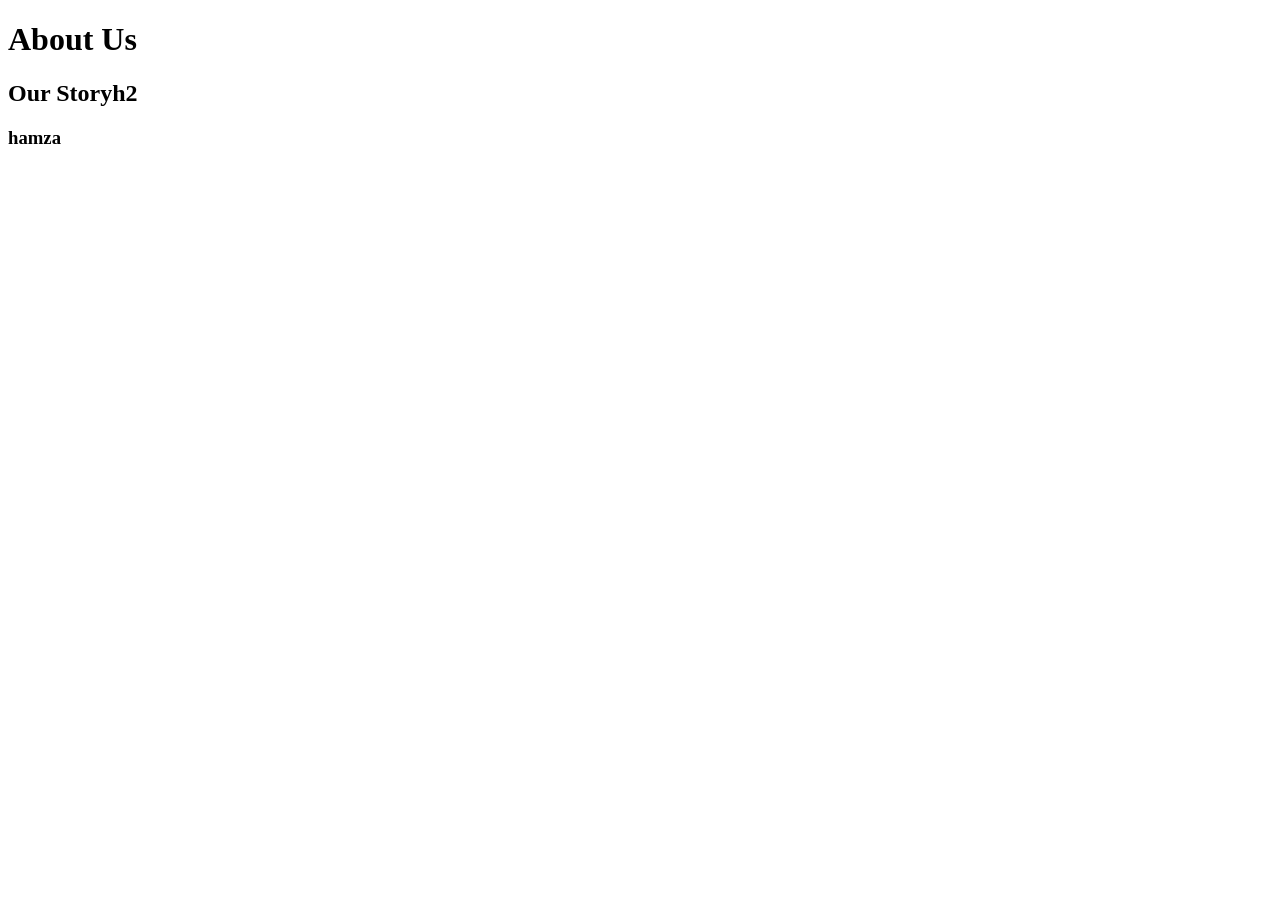
==== about.html @ 40c32a85 "h3" ====
<!doctype html>
<html lang="en">
  <head>
    <meta charset="UTF-8" />
    <meta name="viewport" content="width=device-width, initial-scale=1.0" />
    <title>Document</title>
  </head>
  <body>
    <h1>About Us</h1>
    <h2>Our Storyh2</h2>
    <h3>hamza</h3>
  </body>
</html>
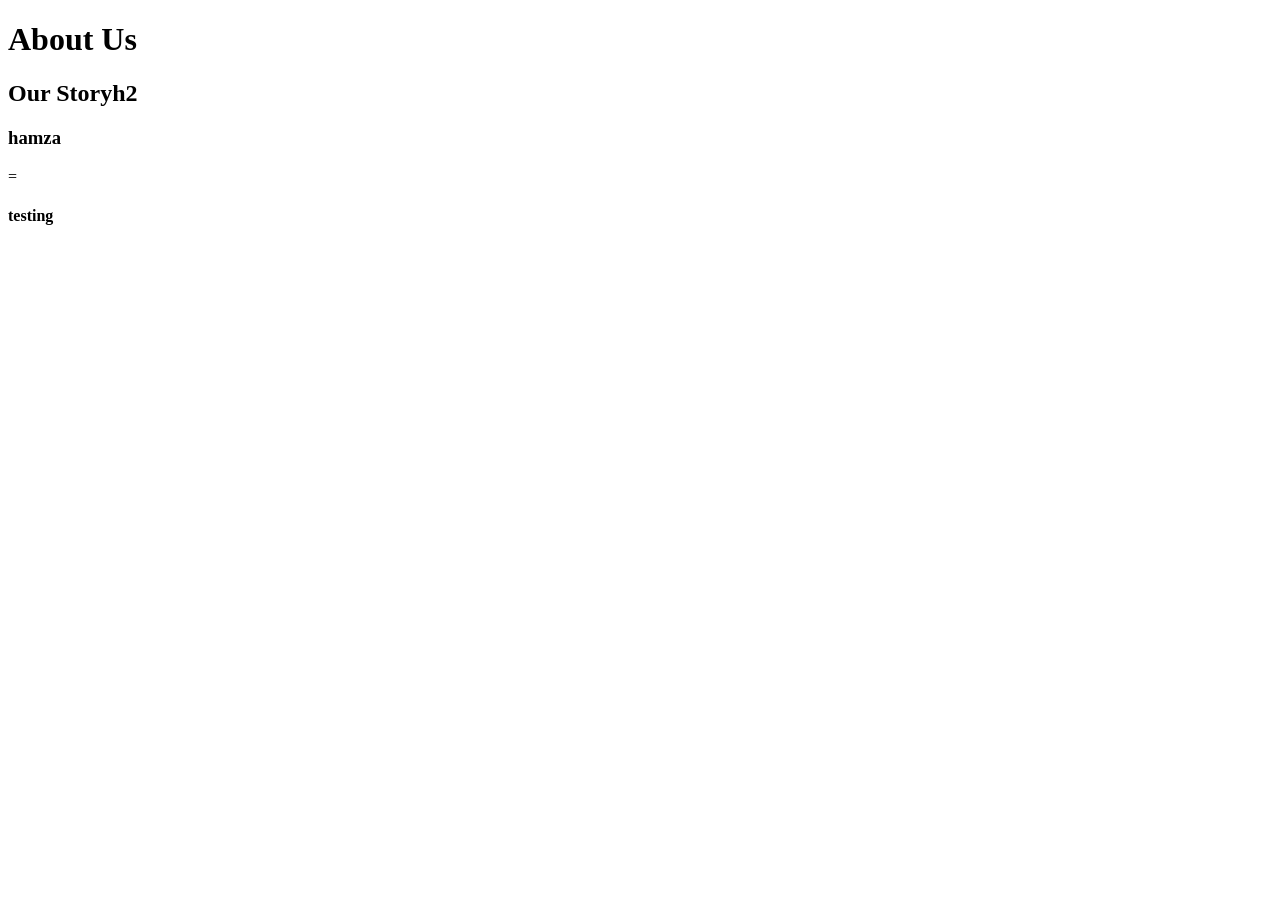
==== commit 11bd6081: "Add testing header to About Us section" ====
--- a/about.html
+++ b/about.html
@@ -9,5 +9,7 @@
     <h1>About Us</h1>
     <h2>Our Storyh2</h2>
     <h3>hamza</h3>
+    =
+    <h4>testing</h4>
   </body>
 </html>
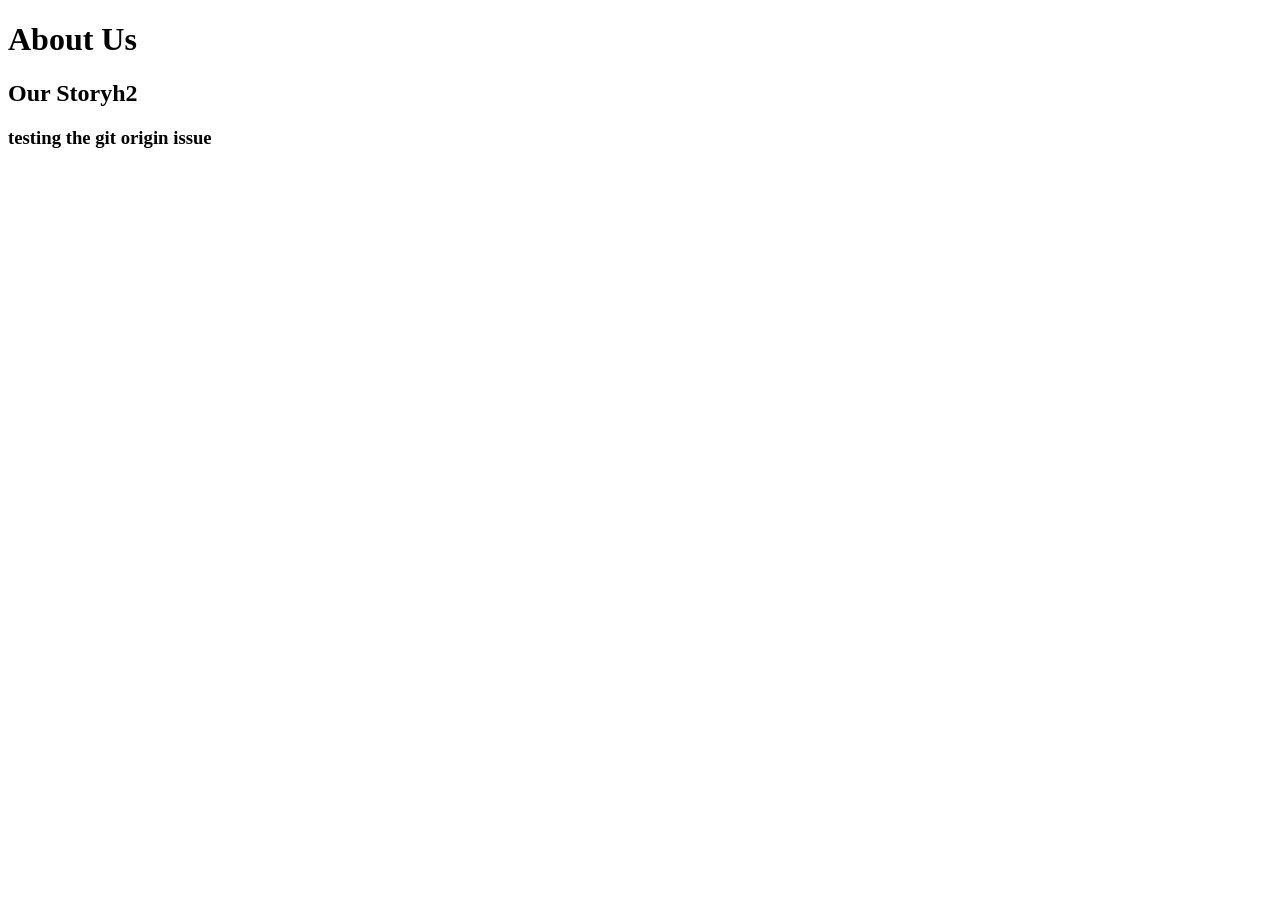
==== commit 3dd9582c: "Add testing header to About Us section" ====
--- a/about.html
+++ b/about.html
@@ -8,8 +8,6 @@
   <body>
     <h1>About Us</h1>
     <h2>Our Storyh2</h2>
-    <h3>hamza</h3>
-    =
-    <h4>testing</h4>
+    <h3>testing the git origin issue</h3>
   </body>
 </html>
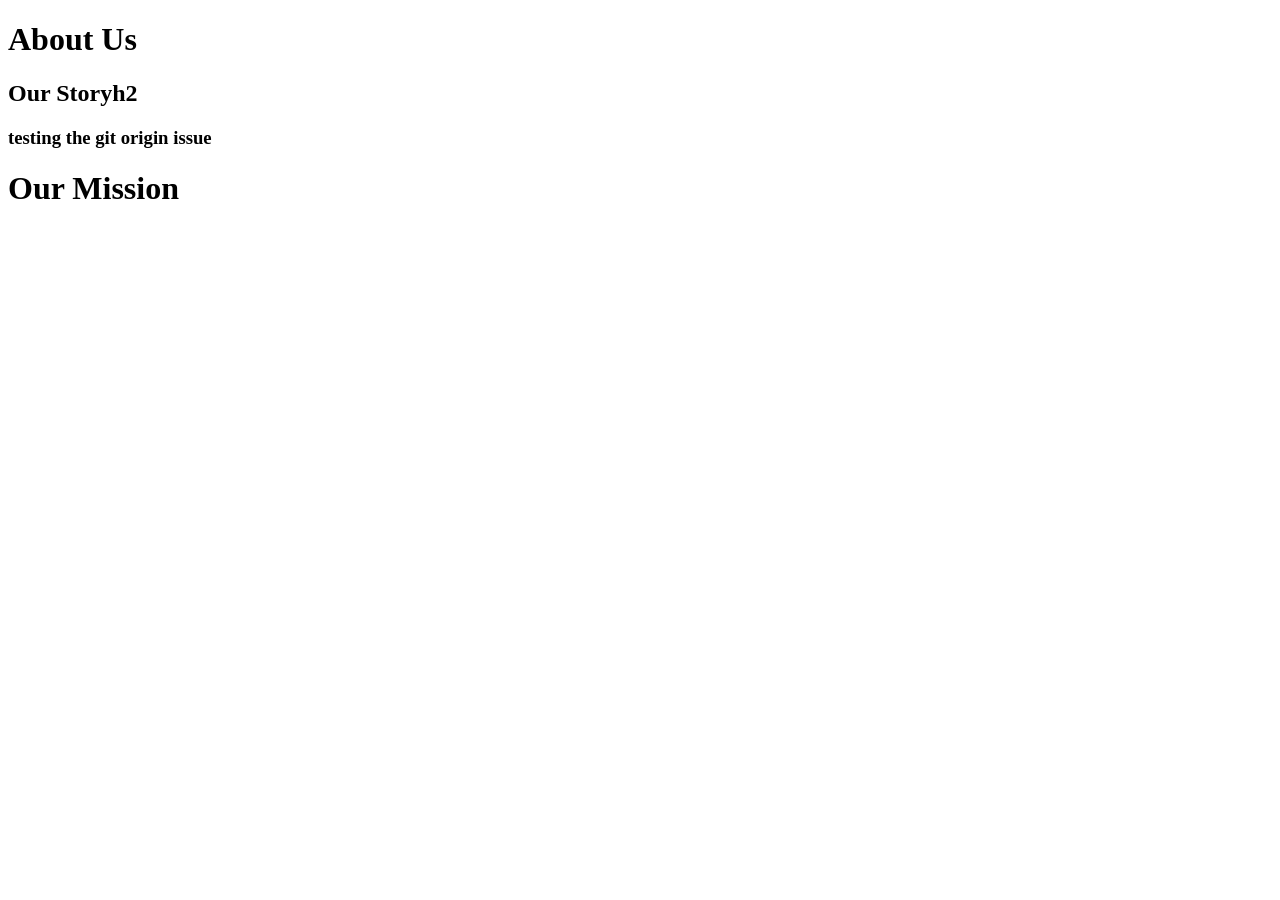
==== commit 583cfacb: "h1" ====
--- a/about.html
+++ b/about.html
@@ -9,5 +9,6 @@
     <h1>About Us</h1>
     <h2>Our Storyh2</h2>
     <h3>testing the git origin issue</h3>
+    <h1>Our Mission</h1>
   </body>
 </html>
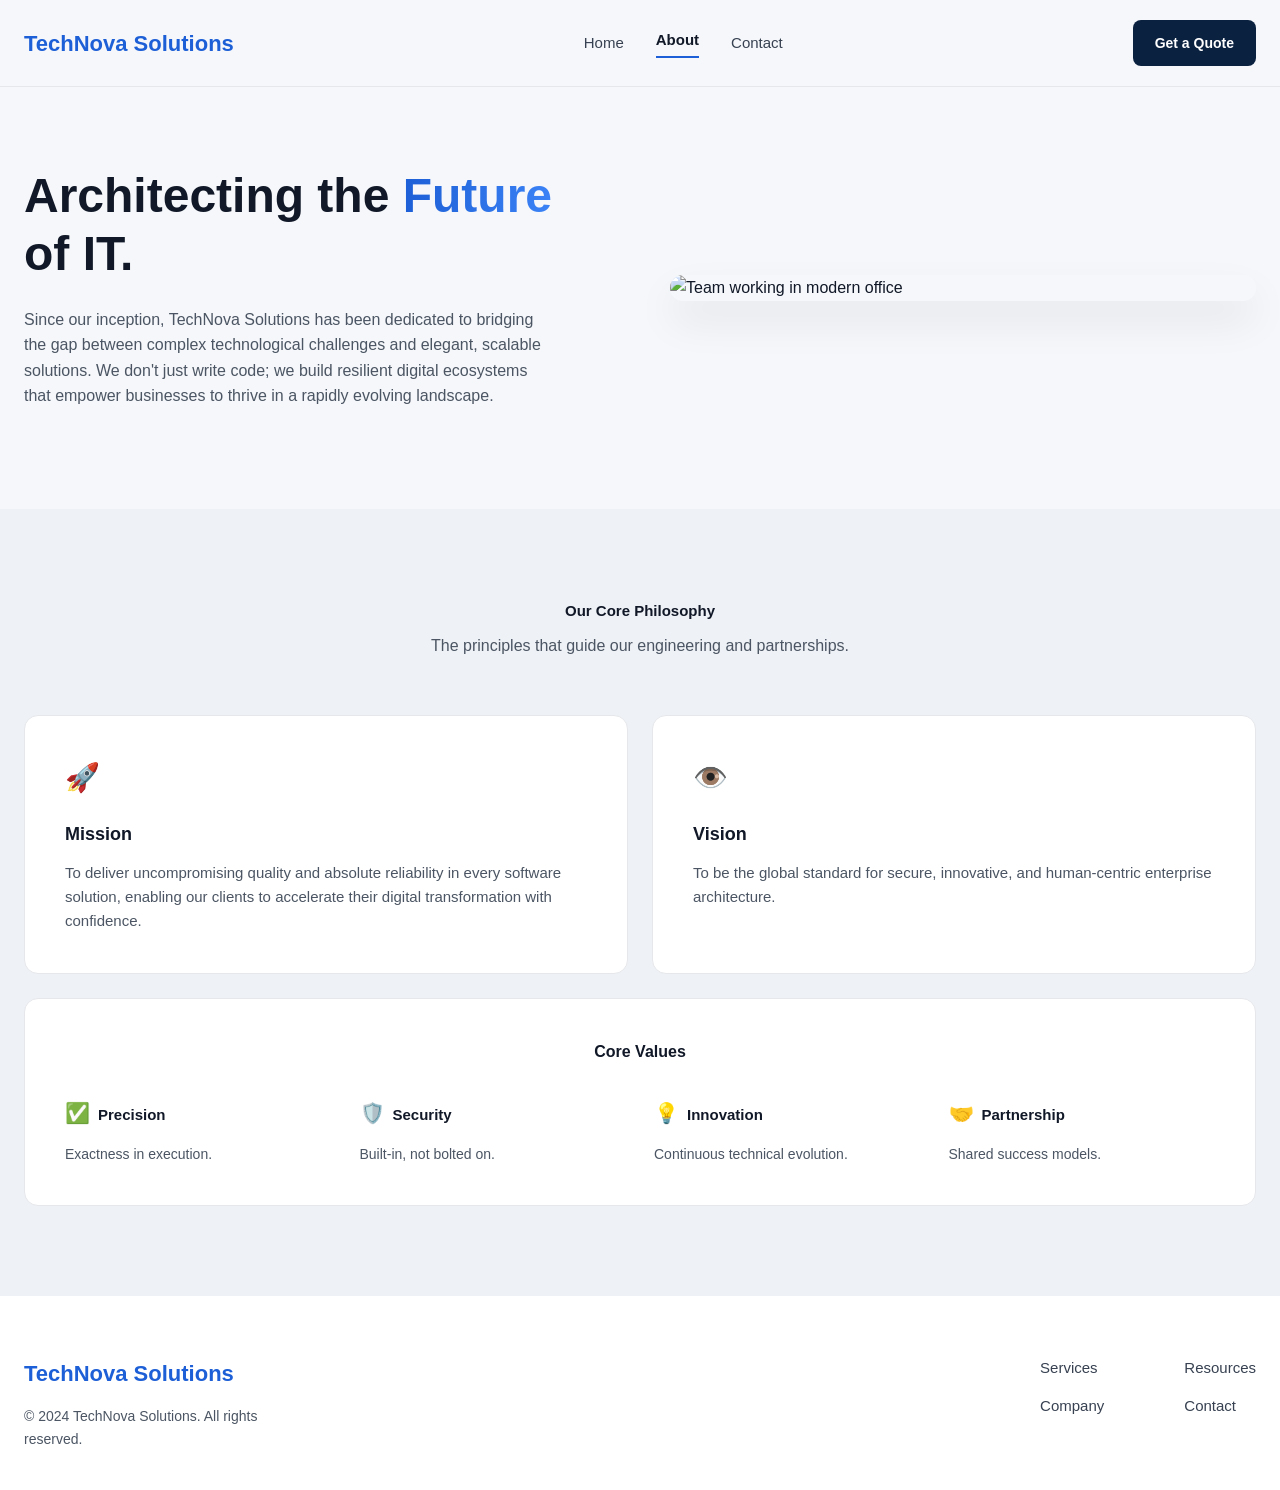
==== commit 111ec5f5: "about create" ====
--- a/about.html
+++ b/about.html
@@ -1,14 +1,409 @@
 <!doctype html>
-<html lang="en">
+<html lang="ur">
   <head>
     <meta charset="UTF-8" />
     <meta name="viewport" content="width=device-width, initial-scale=1.0" />
-    <title>Document</title>
+    <title>About Us - TechNova Solutions</title>
+    <style>
+      :root {
+        --navy: #0b2140;
+        --blue: #1d5fd6;
+        --blue-light: #3b82f6;
+        --bg-light: #f5f7fa;
+        --bg-section: #eef1f5;
+        --text-dark: #111827;
+        --text-body: #4b5563;
+        --border: #e5e7eb;
+      }
+      * {
+        box-sizing: border-box;
+        margin: 0;
+        padding: 0;
+      }
+      body {
+        font-family:
+          "Segoe UI",
+          -apple-system,
+          BlinkMacSystemFont,
+          sans-serif;
+        color: var(--text-dark);
+        background: #fff;
+        line-height: 1.6;
+      }
+      a {
+        text-decoration: none;
+        color: inherit;
+      }
+      img {
+        max-width: 100%;
+        display: block;
+      }
+      .container {
+        max-width: 1280px;
+        margin: 0 auto;
+        padding: 0 24px;
+      }
+
+      /* Header */
+      header {
+        background: var(--bg-light);
+        border-bottom: 1px solid var(--border);
+      }
+      .navbar {
+        display: flex;
+        align-items: center;
+        justify-content: space-between;
+        padding: 20px 24px;
+        max-width: 1280px;
+        margin: 0 auto;
+        flex-wrap: wrap;
+        gap: 12px;
+      }
+      .logo {
+        font-size: 22px;
+        font-weight: 800;
+        color: var(--blue);
+      }
+      .nav-links {
+        display: flex;
+        gap: 32px;
+        align-items: center;
+      }
+      .nav-links a {
+        color: #374151;
+        font-size: 15px;
+      }
+      .nav-links a.active {
+        color: var(--text-dark);
+        font-weight: 600;
+        border-bottom: 2px solid var(--blue);
+        padding-bottom: 4px;
+      }
+      .btn-quote {
+        background: var(--navy);
+        color: #fff;
+        padding: 12px 22px;
+        border-radius: 8px;
+        font-weight: 600;
+        font-size: 14px;
+        white-space: nowrap;
+      }
+
+      /* Hero */
+      .hero {
+        background: var(--bg-light);
+        padding: 80px 0 100px;
+      }
+      .hero-grid {
+        display: grid;
+        grid-template-columns: 1fr 1fr;
+        gap: 60px;
+        align-items: center;
+      }
+      .hero h1 {
+        font-size: 48px;
+        font-weight: 800;
+        line-height: 1.2;
+        margin-bottom: 24px;
+      }
+      .hero h1 .accent {
+        background: linear-gradient(90deg, #1d5fd6, #3b82f6);
+        -webkit-background-clip: text;
+        background-clip: text;
+        color: transparent;
+      }
+      .hero p {
+        color: var(--text-body);
+        font-size: 16px;
+        max-width: 520px;
+      }
+      .hero-image {
+        border-radius: 14px;
+        overflow: hidden;
+        box-shadow: 0 20px 40px rgba(0, 0, 0, 0.08);
+      }
+
+      /* Philosophy Section */
+      .philosophy {
+        background: var(--bg-section);
+        padding: 90px 0;
+      }
+      .section-heading {
+        text-align: center;
+        margin-bottom: 56px;
+      }
+      .section-heading .eyebrow {
+        font-size: 15px;
+        color: var(--text-dark);
+        font-weight: 600;
+        margin-bottom: 10px;
+      }
+      .section-heading p {
+        color: var(--text-body);
+        font-size: 16px;
+      }
+
+      .cards-grid {
+        display: grid;
+        grid-template-columns: 1fr 1fr;
+        gap: 24px;
+        margin-bottom: 24px;
+      }
+      .card {
+        background: #fff;
+        border-radius: 14px;
+        padding: 40px;
+        border: 1px solid var(--border);
+      }
+      .card .icon {
+        font-size: 28px;
+        margin-bottom: 20px;
+        display: inline-block;
+      }
+      .card h3 {
+        font-size: 18px;
+        margin-bottom: 12px;
+        font-weight: 700;
+      }
+      .card p {
+        color: var(--text-body);
+        font-size: 15px;
+      }
+
+      .values-card {
+        background: #fff;
+        border-radius: 14px;
+        padding: 40px;
+        border: 1px solid var(--border);
+      }
+      .values-card h3 {
+        text-align: center;
+        font-size: 16px;
+        margin-bottom: 32px;
+        font-weight: 600;
+      }
+      .values-grid {
+        display: grid;
+        grid-template-columns: repeat(4, 1fr);
+        gap: 28px;
+      }
+      .value-item .icon {
+        font-size: 20px;
+        margin-bottom: 8px;
+        display: inline-block;
+      }
+      .value-item h4 {
+        font-size: 15px;
+        font-weight: 700;
+        margin-bottom: 4px;
+        display: inline;
+      }
+      .value-item .title-row {
+        display: flex;
+        align-items: center;
+        gap: 8px;
+        margin-bottom: 6px;
+      }
+      .value-item p {
+        font-size: 14px;
+        color: var(--text-body);
+      }
+
+      /* Footer */
+      footer {
+        padding: 60px 0 40px;
+        background: #fff;
+      }
+      .footer-grid {
+        display: flex;
+        flex-wrap: wrap;
+        justify-content: space-between;
+        gap: 40px;
+      }
+      .footer-brand .logo {
+        margin-bottom: 14px;
+      }
+      .footer-brand p {
+        color: var(--text-body);
+        font-size: 14px;
+        max-width: 280px;
+      }
+      .footer-links {
+        display: flex;
+        gap: 80px;
+        flex-wrap: wrap;
+      }
+      .footer-col a {
+        display: block;
+        color: #374151;
+        font-size: 15px;
+        margin-bottom: 14px;
+      }
+
+      /* Responsive */
+      @media (max-width: 900px) {
+        .hero-grid {
+          grid-template-columns: 1fr;
+        }
+        .hero-image {
+          order: -1;
+        }
+        .cards-grid {
+          grid-template-columns: 1fr;
+        }
+        .values-grid {
+          grid-template-columns: repeat(2, 1fr);
+        }
+        .hero h1 {
+          font-size: 36px;
+        }
+      }
+
+      @media (max-width: 640px) {
+        .navbar {
+          flex-direction: column;
+          align-items: flex-start;
+        }
+        .nav-links {
+          gap: 18px;
+          flex-wrap: wrap;
+        }
+        .hero {
+          padding: 50px 0 60px;
+        }
+        .hero h1 {
+          font-size: 30px;
+        }
+        .philosophy {
+          padding: 60px 0;
+        }
+        .values-grid {
+          grid-template-columns: 1fr;
+        }
+        .footer-links {
+          gap: 40px;
+        }
+        .card,
+        .values-card {
+          padding: 28px;
+        }
+      }
+    </style>
   </head>
   <body>
-    <h1>About Us</h1>
-    <h2>Our Storyh2</h2>
-    <h3>testing the git origin issue</h3>
-    <h1>Our Mission</h1>
+    <header>
+      <div class="navbar">
+        <div class="logo">TechNova Solutions</div>
+        <nav class="nav-links">
+          <a href="#">Home</a>
+          <a href="#" class="active">About</a>
+          <a href="#">Contact</a>
+        </nav>
+        <a href="#" class="btn-quote">Get a Quote</a>
+      </div>
+    </header>
+
+    <section class="hero">
+      <div class="container hero-grid">
+        <div class="hero-text">
+          <h1>Architecting the <span class="accent">Future</span> of IT.</h1>
+          <p>
+            Since our inception, TechNova Solutions has been dedicated to
+            bridging the gap between complex technological challenges and
+            elegant, scalable solutions. We don't just write code; we build
+            resilient digital ecosystems that empower businesses to thrive in a
+            rapidly evolving landscape.
+          </p>
+        </div>
+        <div class="hero-image">
+          <img
+            src="https://images.unsplash.com/photo-1522071820081-009f0129c71c?w=900&q=80&auto=format&fit=crop"
+            alt="Team working in modern office"
+          />
+        </div>
+      </div>
+    </section>
+
+    <section class="philosophy">
+      <div class="container">
+        <div class="section-heading">
+          <div class="eyebrow">Our Core Philosophy</div>
+          <p>The principles that guide our engineering and partnerships.</p>
+        </div>
+
+        <div class="cards-grid">
+          <div class="card">
+            <span class="icon">🚀</span>
+            <h3>Mission</h3>
+            <p>
+              To deliver uncompromising quality and absolute reliability in
+              every software solution, enabling our clients to accelerate their
+              digital transformation with confidence.
+            </p>
+          </div>
+          <div class="card">
+            <span class="icon">👁️</span>
+            <h3>Vision</h3>
+            <p>
+              To be the global standard for secure, innovative, and
+              human-centric enterprise architecture.
+            </p>
+          </div>
+        </div>
+
+        <div class="values-card">
+          <h3>Core Values</h3>
+          <div class="values-grid">
+            <div class="value-item">
+              <div class="title-row">
+                <span class="icon">✅</span>
+                <h4>Precision</h4>
+              </div>
+              <p>Exactness in execution.</p>
+            </div>
+            <div class="value-item">
+              <div class="title-row">
+                <span class="icon">🛡️</span>
+                <h4>Security</h4>
+              </div>
+              <p>Built-in, not bolted on.</p>
+            </div>
+            <div class="value-item">
+              <div class="title-row">
+                <span class="icon">💡</span>
+                <h4>Innovation</h4>
+              </div>
+              <p>Continuous technical evolution.</p>
+            </div>
+            <div class="value-item">
+              <div class="title-row">
+                <span class="icon">🤝</span>
+                <h4>Partnership</h4>
+              </div>
+              <p>Shared success models.</p>
+            </div>
+          </div>
+        </div>
+      </div>
+    </section>
+
+    <footer>
+      <div class="container footer-grid">
+        <div class="footer-brand">
+          <div class="logo">TechNova Solutions</div>
+          <p>© 2024 TechNova Solutions. All rights reserved.</p>
+        </div>
+        <div class="footer-links">
+          <div class="footer-col">
+            <a href="#">Services</a>
+            <a href="#">Company</a>
+          </div>
+          <div class="footer-col">
+            <a href="#">Resources</a>
+            <a href="#">Contact</a>
+          </div>
+        </div>
+      </div>
+    </footer>
   </body>
 </html>
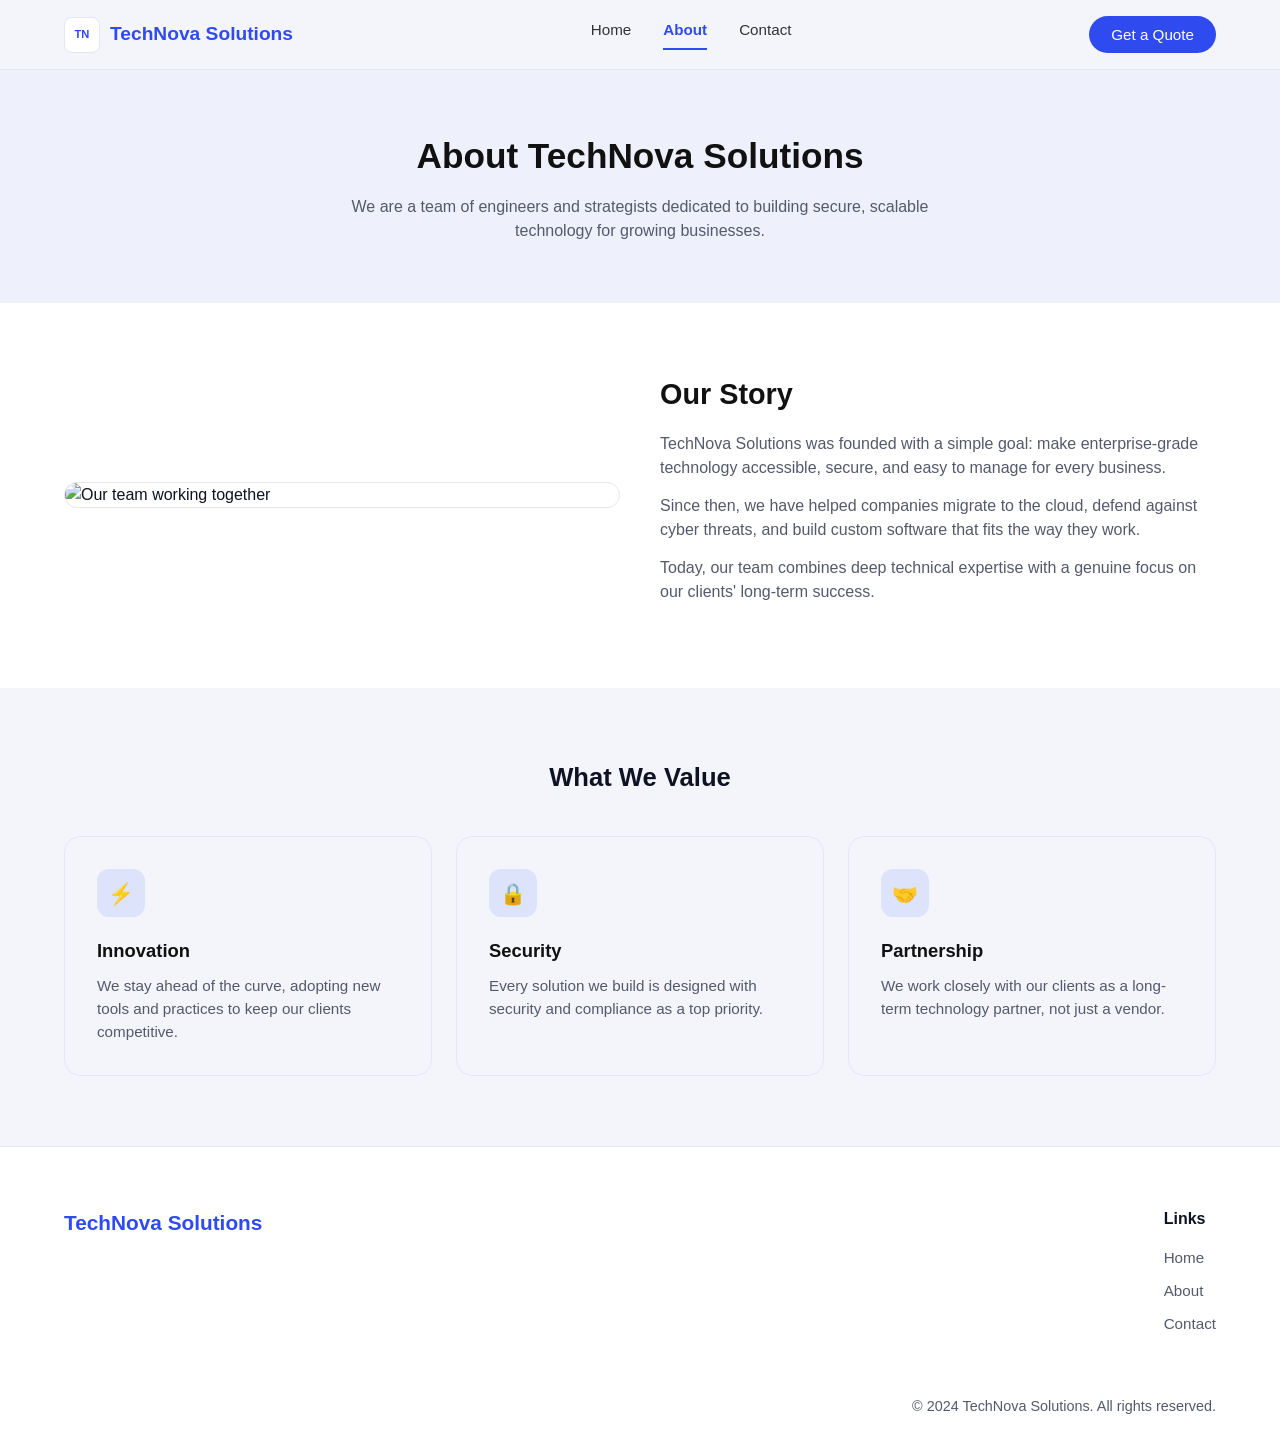
==== commit ccd14116: "update" ====
--- a/about.html
+++ b/about.html
@@ -1,409 +1,88 @@
-<!doctype html>
-<html lang="ur">
-  <head>
-    <meta charset="UTF-8" />
-    <meta name="viewport" content="width=device-width, initial-scale=1.0" />
-    <title>About Us - TechNova Solutions</title>
-    <style>
-      :root {
-        --navy: #0b2140;
-        --blue: #1d5fd6;
-        --blue-light: #3b82f6;
-        --bg-light: #f5f7fa;
-        --bg-section: #eef1f5;
-        --text-dark: #111827;
-        --text-body: #4b5563;
-        --border: #e5e7eb;
-      }
-      * {
-        box-sizing: border-box;
-        margin: 0;
-        padding: 0;
-      }
-      body {
-        font-family:
-          "Segoe UI",
-          -apple-system,
-          BlinkMacSystemFont,
-          sans-serif;
-        color: var(--text-dark);
-        background: #fff;
-        line-height: 1.6;
-      }
-      a {
-        text-decoration: none;
-        color: inherit;
-      }
-      img {
-        max-width: 100%;
-        display: block;
-      }
-      .container {
-        max-width: 1280px;
-        margin: 0 auto;
-        padding: 0 24px;
-      }
+<!DOCTYPE html>
+<html lang="en">
+<head>
+<meta charset="UTF-8">
+<meta name="viewport" content="width=device-width, initial-scale=1.0">
+<title>TechNova Solutions - About</title>
+<link rel="stylesheet" href="style.css">
+</head>
+<body>
 
-      /* Header */
-      header {
-        background: var(--bg-light);
-        border-bottom: 1px solid var(--border);
-      }
-      .navbar {
-        display: flex;
-        align-items: center;
-        justify-content: space-between;
-        padding: 20px 24px;
-        max-width: 1280px;
-        margin: 0 auto;
-        flex-wrap: wrap;
-        gap: 12px;
-      }
-      .logo {
-        font-size: 22px;
-        font-weight: 800;
-        color: var(--blue);
-      }
-      .nav-links {
-        display: flex;
-        gap: 32px;
-        align-items: center;
-      }
-      .nav-links a {
-        color: #374151;
-        font-size: 15px;
-      }
-      .nav-links a.active {
-        color: var(--text-dark);
-        font-weight: 600;
-        border-bottom: 2px solid var(--blue);
-        padding-bottom: 4px;
-      }
-      .btn-quote {
-        background: var(--navy);
-        color: #fff;
-        padding: 12px 22px;
-        border-radius: 8px;
-        font-weight: 600;
-        font-size: 14px;
-        white-space: nowrap;
-      }
+<header>
+  <div class="nav-wrap">
+    <div class="brand">
+      <div class="brand-logo">TN</div>
+      TechNova Solutions
+    </div>
+    <nav class="links" id="navLinks">
+      <a href="index.html">Home</a>
+      <a href="about.html" class="active">About</a>
+      <a href="contact.html">Contact</a>
+    </nav>
+    <div style="display:flex; align-items:center; gap:12px;">
+      <button class="cta-btn">Get a Quote</button>
+      <button class="menu-toggle" id="menuToggle">&#9776;</button>
+    </div>
+  </div>
+</header>
 
-      /* Hero */
-      .hero {
-        background: var(--bg-light);
-        padding: 80px 0 100px;
-      }
-      .hero-grid {
-        display: grid;
-        grid-template-columns: 1fr 1fr;
-        gap: 60px;
-        align-items: center;
-      }
-      .hero h1 {
-        font-size: 48px;
-        font-weight: 800;
-        line-height: 1.2;
-        margin-bottom: 24px;
-      }
-      .hero h1 .accent {
-        background: linear-gradient(90deg, #1d5fd6, #3b82f6);
-        -webkit-background-clip: text;
-        background-clip: text;
-        color: transparent;
-      }
-      .hero p {
-        color: var(--text-body);
-        font-size: 16px;
-        max-width: 520px;
-      }
-      .hero-image {
-        border-radius: 14px;
-        overflow: hidden;
-        box-shadow: 0 20px 40px rgba(0, 0, 0, 0.08);
-      }
+<section class="page-header">
+  <div class="container">
+    <h1>About TechNova Solutions</h1>
+    <p>We are a team of engineers and strategists dedicated to building secure, scalable technology for growing businesses.</p>
+  </div>
+</section>
 
-      /* Philosophy Section */
-      .philosophy {
-        background: var(--bg-section);
-        padding: 90px 0;
-      }
-      .section-heading {
-        text-align: center;
-        margin-bottom: 56px;
-      }
-      .section-heading .eyebrow {
-        font-size: 15px;
-        color: var(--text-dark);
-        font-weight: 600;
-        margin-bottom: 10px;
-      }
-      .section-heading p {
-        color: var(--text-body);
-        font-size: 16px;
-      }
+<section class="about-section">
+  <div class="container about-grid">
+    <img src="https://images.unsplash.com/photo-1522071820081-009f0129c71c?w=800&q=80" alt="Our team working together">
+    <div>
+      <h2>Our Story</h2>
+      <p>TechNova Solutions was founded with a simple goal: make enterprise-grade technology accessible, secure, and easy to manage for every business.</p>
+      <p>Since then, we have helped companies migrate to the cloud, defend against cyber threats, and build custom software that fits the way they work.</p>
+      <p>Today, our team combines deep technical expertise with a genuine focus on our clients' long-term success.</p>
+    </div>
+  </div>
+</section>
 
-      .cards-grid {
-        display: grid;
-        grid-template-columns: 1fr 1fr;
-        gap: 24px;
-        margin-bottom: 24px;
-      }
-      .card {
-        background: #fff;
-        border-radius: 14px;
-        padding: 40px;
-        border: 1px solid var(--border);
-      }
-      .card .icon {
-        font-size: 28px;
-        margin-bottom: 20px;
-        display: inline-block;
-      }
-      .card h3 {
-        font-size: 18px;
-        margin-bottom: 12px;
-        font-weight: 700;
-      }
-      .card p {
-        color: var(--text-body);
-        font-size: 15px;
-      }
+<section class="values">
+  <div class="container">
+    <h2>What We Value</h2>
+    <div class="cards">
+      <div class="card">
+        <div class="icon-box">&#9889;</div>
+        <h3>Innovation</h3>
+        <p>We stay ahead of the curve, adopting new tools and practices to keep our clients competitive.</p>
+      </div>
+      <div class="card">
+        <div class="icon-box">&#128274;</div>
+        <h3>Security</h3>
+        <p>Every solution we build is designed with security and compliance as a top priority.</p>
+      </div>
+      <div class="card">
+        <div class="icon-box">&#129309;</div>
+        <h3>Partnership</h3>
+        <p>We work closely with our clients as a long-term technology partner, not just a vendor.</p>
+      </div>
+    </div>
+  </div>
+</section>
 
-      .values-card {
-        background: #fff;
-        border-radius: 14px;
-        padding: 40px;
-        border: 1px solid var(--border);
-      }
-      .values-card h3 {
-        text-align: center;
-        font-size: 16px;
-        margin-bottom: 32px;
-        font-weight: 600;
-      }
-      .values-grid {
-        display: grid;
-        grid-template-columns: repeat(4, 1fr);
-        gap: 28px;
-      }
-      .value-item .icon {
-        font-size: 20px;
-        margin-bottom: 8px;
-        display: inline-block;
-      }
-      .value-item h4 {
-        font-size: 15px;
-        font-weight: 700;
-        margin-bottom: 4px;
-        display: inline;
-      }
-      .value-item .title-row {
-        display: flex;
-        align-items: center;
-        gap: 8px;
-        margin-bottom: 6px;
-      }
-      .value-item p {
-        font-size: 14px;
-        color: var(--text-body);
-      }
+<footer>
+  <div class="container">
+    <div class="footer-grid">
+      <div class="footer-brand">TechNova Solutions</div>
+      <div class="footer-links">
+        <h4>Links</h4>
+        <a href="index.html">Home</a>
+        <a href="about.html">About</a>
+        <a href="contact.html">Contact</a>
+      </div>
+    </div>
+    <div class="footer-bottom">&copy; 2024 TechNova Solutions. All rights reserved.</div>
+  </div>
+</footer>
 
-      /* Footer */
-      footer {
-        padding: 60px 0 40px;
-        background: #fff;
-      }
-      .footer-grid {
-        display: flex;
-        flex-wrap: wrap;
-        justify-content: space-between;
-        gap: 40px;
-      }
-      .footer-brand .logo {
-        margin-bottom: 14px;
-      }
-      .footer-brand p {
-        color: var(--text-body);
-        font-size: 14px;
-        max-width: 280px;
-      }
-      .footer-links {
-        display: flex;
-        gap: 80px;
-        flex-wrap: wrap;
-      }
-      .footer-col a {
-        display: block;
-        color: #374151;
-        font-size: 15px;
-        margin-bottom: 14px;
-      }
-
-      /* Responsive */
-      @media (max-width: 900px) {
-        .hero-grid {
-          grid-template-columns: 1fr;
-        }
-        .hero-image {
-          order: -1;
-        }
-        .cards-grid {
-          grid-template-columns: 1fr;
-        }
-        .values-grid {
-          grid-template-columns: repeat(2, 1fr);
-        }
-        .hero h1 {
-          font-size: 36px;
-        }
-      }
-
-      @media (max-width: 640px) {
-        .navbar {
-          flex-direction: column;
-          align-items: flex-start;
-        }
-        .nav-links {
-          gap: 18px;
-          flex-wrap: wrap;
-        }
-        .hero {
-          padding: 50px 0 60px;
-        }
-        .hero h1 {
-          font-size: 30px;
-        }
-        .philosophy {
-          padding: 60px 0;
-        }
-        .values-grid {
-          grid-template-columns: 1fr;
-        }
-        .footer-links {
-          gap: 40px;
-        }
-        .card,
-        .values-card {
-          padding: 28px;
-        }
-      }
-    </style>
-  </head>
-  <body>
-    <header>
-      <div class="navbar">
-        <div class="logo">TechNova Solutions</div>
-        <nav class="nav-links">
-          <a href="#">Home</a>
-          <a href="#" class="active">About</a>
-          <a href="#">Contact</a>
-        </nav>
-        <a href="#" class="btn-quote">Get a Quote</a>
-      </div>
-    </header>
-
-    <section class="hero">
-      <div class="container hero-grid">
-        <div class="hero-text">
-          <h1>Architecting the <span class="accent">Future</span> of IT.</h1>
-          <p>
-            Since our inception, TechNova Solutions has been dedicated to
-            bridging the gap between complex technological challenges and
-            elegant, scalable solutions. We don't just write code; we build
-            resilient digital ecosystems that empower businesses to thrive in a
-            rapidly evolving landscape.
-          </p>
-        </div>
-        <div class="hero-image">
-          <img
-            src="https://images.unsplash.com/photo-1522071820081-009f0129c71c?w=900&q=80&auto=format&fit=crop"
-            alt="Team working in modern office"
-          />
-        </div>
-      </div>
-    </section>
-
-    <section class="philosophy">
-      <div class="container">
-        <div class="section-heading">
-          <div class="eyebrow">Our Core Philosophy</div>
-          <p>The principles that guide our engineering and partnerships.</p>
-        </div>
-
-        <div class="cards-grid">
-          <div class="card">
-            <span class="icon">🚀</span>
-            <h3>Mission</h3>
-            <p>
-              To deliver uncompromising quality and absolute reliability in
-              every software solution, enabling our clients to accelerate their
-              digital transformation with confidence.
-            </p>
-          </div>
-          <div class="card">
-            <span class="icon">👁️</span>
-            <h3>Vision</h3>
-            <p>
-              To be the global standard for secure, innovative, and
-              human-centric enterprise architecture.
-            </p>
-          </div>
-        </div>
-
-        <div class="values-card">
-          <h3>Core Values</h3>
-          <div class="values-grid">
-            <div class="value-item">
-              <div class="title-row">
-                <span class="icon">✅</span>
-                <h4>Precision</h4>
-              </div>
-              <p>Exactness in execution.</p>
-            </div>
-            <div class="value-item">
-              <div class="title-row">
-                <span class="icon">🛡️</span>
-                <h4>Security</h4>
-              </div>
-              <p>Built-in, not bolted on.</p>
-            </div>
-            <div class="value-item">
-              <div class="title-row">
-                <span class="icon">💡</span>
-                <h4>Innovation</h4>
-              </div>
-              <p>Continuous technical evolution.</p>
-            </div>
-            <div class="value-item">
-              <div class="title-row">
-                <span class="icon">🤝</span>
-                <h4>Partnership</h4>
-              </div>
-              <p>Shared success models.</p>
-            </div>
-          </div>
-        </div>
-      </div>
-    </section>
-
-    <footer>
-      <div class="container footer-grid">
-        <div class="footer-brand">
-          <div class="logo">TechNova Solutions</div>
-          <p>© 2024 TechNova Solutions. All rights reserved.</p>
-        </div>
-        <div class="footer-links">
-          <div class="footer-col">
-            <a href="#">Services</a>
-            <a href="#">Company</a>
-          </div>
-          <div class="footer-col">
-            <a href="#">Resources</a>
-            <a href="#">Contact</a>
-          </div>
-        </div>
-      </div>
-    </footer>
-  </body>
+<script src="script.js"></script>
+</body>
 </html>
--- a/style.css
+++ b/style.css
@@ -0,0 +1,507 @@
+/* TechNova Solutions - simple shared stylesheet */
+
+:root {
+  --blue: #2f4bf0;
+  --blue-dark: #1d2f9c;
+  --text-dark: #0f1222;
+  --text-muted: #55596b;
+  --bg-soft: #f3f5fb;
+  --border-soft: #e5e7f0;
+}
+
+* {
+  box-sizing: border-box;
+  margin: 0;
+  padding: 0;
+}
+
+body {
+  font-family: Arial, Helvetica, sans-serif;
+  color: var(--text-dark);
+  line-height: 1.5;
+}
+
+a {
+  text-decoration: none;
+  color: inherit;
+}
+
+img {
+  max-width: 100%;
+  display: block;
+}
+
+.container {
+  max-width: 1200px;
+  margin: 0 auto;
+  padding: 0 24px;
+}
+
+/* Header / Navbar */
+header {
+  background: #f3f5fb;
+  border-bottom: 1px solid var(--border-soft);
+}
+
+.nav-wrap {
+  display: flex;
+  align-items: center;
+  justify-content: space-between;
+  padding: 16px 24px;
+  max-width: 1200px;
+  margin: 0 auto;
+}
+
+.brand {
+  display: flex;
+  align-items: center;
+  gap: 10px;
+  font-weight: bold;
+  font-size: 1.2rem;
+  color: var(--blue);
+}
+
+.brand-logo {
+  width: 36px;
+  height: 36px;
+  border-radius: 8px;
+  background: #fff;
+  border: 1px solid var(--border-soft);
+  display: flex;
+  align-items: center;
+  justify-content: center;
+  font-size: 0.7rem;
+}
+
+nav.links {
+  display: flex;
+  gap: 32px;
+  font-size: 0.95rem;
+  color: #333;
+}
+
+nav.links a {
+  padding-bottom: 6px;
+}
+
+nav.links a.active {
+  color: var(--blue);
+  font-weight: bold;
+  border-bottom: 2px solid var(--blue);
+}
+
+.cta-btn {
+  background: var(--blue);
+  color: #fff;
+  padding: 10px 22px;
+  border-radius: 24px;
+  font-weight: 500;
+  font-size: 0.95rem;
+  white-space: nowrap;
+  border: none;
+  cursor: pointer;
+}
+
+.cta-btn:hover {
+  background: var(--blue-dark);
+}
+
+.menu-toggle {
+  display: none;
+  background: none;
+  border: none;
+  font-size: 1.6rem;
+  cursor: pointer;
+  color: var(--blue);
+}
+
+/* Hero (home page) */
+.hero {
+  background: #eef1fb;
+  padding: 80px 0 100px;
+}
+
+.hero-grid {
+  display: grid;
+  grid-template-columns: 1fr 1fr;
+  gap: 40px;
+  align-items: center;
+}
+
+.badge {
+  display: inline-flex;
+  align-items: center;
+  gap: 8px;
+  background: #e1e6fb;
+  color: var(--blue);
+  padding: 8px 16px;
+  border-radius: 20px;
+  font-size: 0.85rem;
+  font-weight: 500;
+  margin-bottom: 24px;
+}
+
+.badge .dot {
+  width: 6px;
+  height: 6px;
+  border-radius: 50%;
+  background: var(--blue);
+}
+
+.hero h1 {
+  font-size: 3rem;
+  font-weight: 800;
+  line-height: 1.15;
+  color: #111;
+}
+
+.hero h1 .accent {
+  color: var(--blue);
+  display: block;
+}
+
+.hero p {
+  margin-top: 24px;
+  font-size: 1.05rem;
+  color: var(--text-muted);
+  max-width: 480px;
+}
+
+.hero-buttons {
+  margin-top: 32px;
+  display: flex;
+  gap: 16px;
+  flex-wrap: wrap;
+}
+
+.btn-primary {
+  background: var(--blue);
+  color: #fff;
+  padding: 14px 28px;
+  border-radius: 28px;
+  font-weight: 600;
+  border: none;
+  cursor: pointer;
+  font-size: 1rem;
+}
+
+.btn-primary:hover {
+  background: var(--blue-dark);
+}
+
+.btn-secondary {
+  background: transparent;
+  color: #222;
+  padding: 14px 28px;
+  border-radius: 28px;
+  font-weight: 500;
+  border: 1px solid #c9cbdb;
+  cursor: pointer;
+  font-size: 1rem;
+}
+
+.hero-img-wrap {
+  border-radius: 16px;
+  overflow: hidden;
+  border: 1px solid var(--border-soft);
+}
+
+.hero-img-wrap img {
+  width: 100%;
+  height: 100%;
+  object-fit: cover;
+}
+
+/* Core Competencies (home page) */
+.competencies {
+  padding: 90px 0;
+  text-align: center;
+}
+
+.competencies .eyebrow {
+  font-size: 0.95rem;
+  color: var(--text-muted);
+  font-weight: 500;
+  margin-bottom: 12px;
+}
+
+.competencies h2 {
+  font-size: 1.4rem;
+  color: #222;
+  font-weight: 500;
+  max-width: 600px;
+  margin: 0 auto 50px;
+}
+
+.cards {
+  display: grid;
+  grid-template-columns: repeat(3, 1fr);
+  gap: 24px;
+}
+
+.card {
+  background: var(--bg-soft);
+  border: 1px solid var(--border-soft);
+  border-radius: 16px;
+  padding: 32px;
+  text-align: left;
+}
+
+.icon-box {
+  width: 48px;
+  height: 48px;
+  border-radius: 12px;
+  background: #dde3fb;
+  display: flex;
+  align-items: center;
+  justify-content: center;
+  margin-bottom: 20px;
+  font-size: 1.3rem;
+  color: var(--blue);
+}
+
+.card h3 {
+  font-size: 1.15rem;
+  margin-bottom: 10px;
+  color: #111;
+}
+
+.card p {
+  color: var(--text-muted);
+  font-size: 0.95rem;
+}
+
+/* Generic inner-page header (About / Contact) */
+.page-header {
+  background: #eef1fb;
+  padding: 60px 0;
+  text-align: center;
+}
+
+.page-header h1 {
+  font-size: 2.2rem;
+  font-weight: 800;
+  color: #111;
+}
+
+.page-header p {
+  margin-top: 12px;
+  color: var(--text-muted);
+  max-width: 600px;
+  margin-left: auto;
+  margin-right: auto;
+}
+
+/* About page */
+.about-section {
+  padding: 70px 0;
+}
+
+.about-grid {
+  display: grid;
+  grid-template-columns: 1fr 1fr;
+  gap: 40px;
+  align-items: center;
+}
+
+.about-grid img {
+  border-radius: 16px;
+  border: 1px solid var(--border-soft);
+}
+
+.about-grid h2 {
+  font-size: 1.8rem;
+  margin-bottom: 16px;
+  color: #111;
+}
+
+.about-grid p {
+  color: var(--text-muted);
+  margin-bottom: 14px;
+}
+
+.values {
+  padding: 70px 0;
+  background: var(--bg-soft);
+  text-align: center;
+}
+
+.values h2 {
+  font-size: 1.6rem;
+  margin-bottom: 40px;
+}
+
+/* Contact page */
+.contact-section {
+  padding: 70px 0;
+}
+
+.contact-grid {
+  display: grid;
+  grid-template-columns: 1fr 1fr;
+  gap: 40px;
+}
+
+.contact-info h2 {
+  font-size: 1.6rem;
+  margin-bottom: 16px;
+}
+
+.contact-info p {
+  color: var(--text-muted);
+  margin-bottom: 20px;
+}
+
+.contact-info ul {
+  list-style: none;
+}
+
+.contact-info li {
+  margin-bottom: 12px;
+  color: var(--text-dark);
+}
+
+.contact-form {
+  background: var(--bg-soft);
+  border: 1px solid var(--border-soft);
+  border-radius: 16px;
+  padding: 32px;
+}
+
+.contact-form label {
+  display: block;
+  font-size: 0.9rem;
+  margin-bottom: 6px;
+  font-weight: 500;
+}
+
+.contact-form input,
+.contact-form textarea {
+  width: 100%;
+  padding: 12px;
+  margin-bottom: 18px;
+  border: 1px solid var(--border-soft);
+  border-radius: 8px;
+  font-size: 0.95rem;
+  font-family: inherit;
+}
+
+.contact-form textarea {
+  min-height: 120px;
+  resize: vertical;
+}
+
+.form-msg {
+  margin-top: 12px;
+  font-size: 0.9rem;
+  color: var(--blue);
+}
+
+/* Footer */
+footer {
+  border-top: 1px solid var(--border-soft);
+  padding: 60px 0 30px;
+}
+
+.footer-grid {
+  display: flex;
+  justify-content: space-between;
+  flex-wrap: wrap;
+  gap: 40px;
+}
+
+.footer-brand {
+  font-size: 1.3rem;
+  font-weight: bold;
+  color: var(--blue);
+}
+
+.footer-links h4 {
+  font-size: 1rem;
+  margin-bottom: 16px;
+}
+
+.footer-links a {
+  display: block;
+  color: var(--text-muted);
+  margin-bottom: 10px;
+  font-size: 0.95rem;
+}
+
+.footer-bottom {
+  margin-top: 50px;
+  display: flex;
+  justify-content: flex-end;
+  color: var(--text-muted);
+  font-size: 0.9rem;
+}
+
+/* Responsive */
+@media (max-width: 900px) {
+  .hero-grid,
+  .about-grid,
+  .contact-grid {
+    grid-template-columns: 1fr;
+  }
+  .hero h1 {
+    font-size: 2.4rem;
+  }
+  .cards {
+    grid-template-columns: 1fr 1fr;
+  }
+  .footer-bottom {
+    justify-content: flex-start;
+  }
+}
+
+@media (max-width: 700px) {
+  nav.links {
+    position: absolute;
+    top: 100%;
+    left: 0;
+    right: 0;
+    background: #fff;
+    flex-direction: column;
+    padding: 20px 24px;
+    gap: 18px;
+    border-bottom: 1px solid var(--border-soft);
+    display: none;
+  }
+  nav.links.open {
+    display: flex;
+  }
+  header {
+    position: relative;
+  }
+  .menu-toggle {
+    display: block;
+  }
+  .cta-btn {
+    display: none;
+  }
+  .hero {
+    padding: 50px 0 60px;
+  }
+  .hero h1 {
+    font-size: 2rem;
+  }
+  .cards {
+    grid-template-columns: 1fr;
+  }
+  .competencies {
+    padding: 60px 0;
+  }
+  .footer-grid {
+    flex-direction: column;
+    gap: 30px;
+  }
+}
+
+@media (max-width: 420px) {
+  .hero-buttons {
+    flex-direction: column;
+  }
+  .hero-buttons button {
+    width: 100%;
+  }
+}
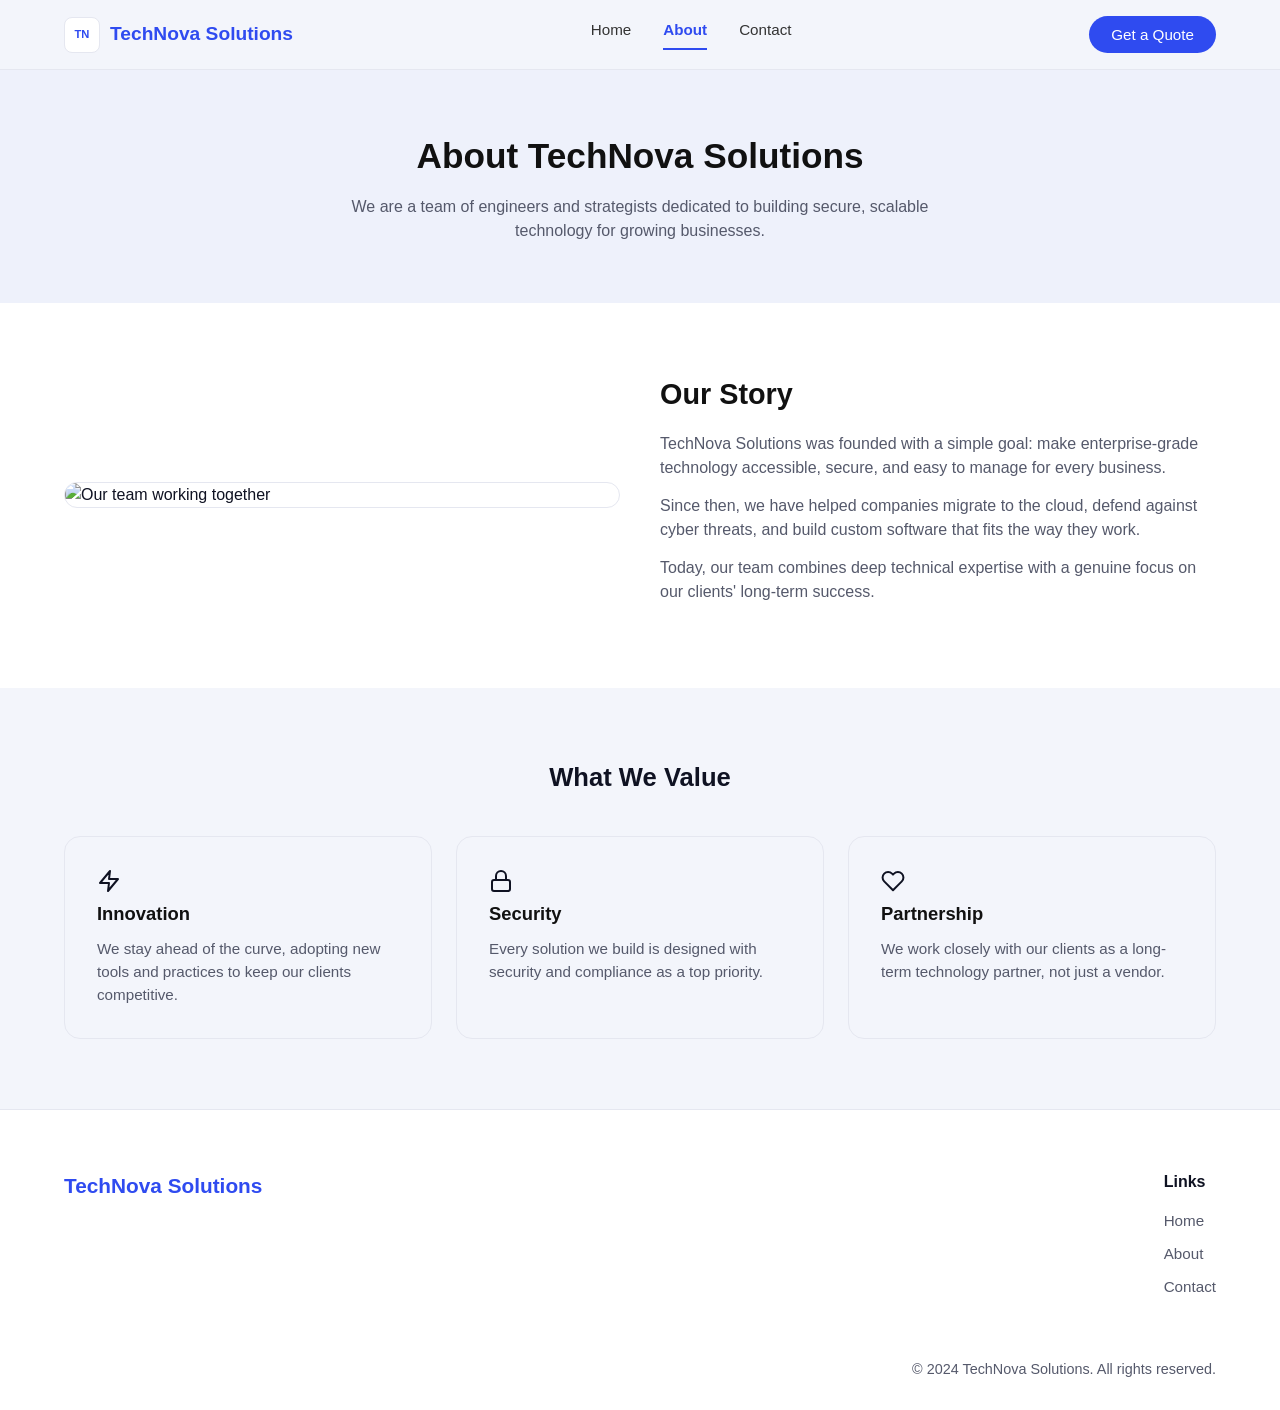
==== commit 16886bf6: "icons" ====
--- a/about.html
+++ b/about.html
@@ -1,88 +1,106 @@
 <!DOCTYPE html>
 <html lang="en">
+
 <head>
-<meta charset="UTF-8">
-<meta name="viewport" content="width=device-width, initial-scale=1.0">
-<title>TechNova Solutions - About</title>
-<link rel="stylesheet" href="style.css">
+  <meta charset="UTF-8">
+  <meta name="viewport" content="width=device-width, initial-scale=1.0">
+  <title>TechNova Solutions - About</title>
+  <link rel="stylesheet" href="style.css">
 </head>
+
 <body>
 
-<header>
-  <div class="nav-wrap">
-    <div class="brand">
-      <div class="brand-logo">TN</div>
-      TechNova Solutions
-    </div>
-    <nav class="links" id="navLinks">
-      <a href="index.html">Home</a>
-      <a href="about.html" class="active">About</a>
-      <a href="contact.html">Contact</a>
-    </nav>
-    <div style="display:flex; align-items:center; gap:12px;">
-      <button class="cta-btn">Get a Quote</button>
-      <button class="menu-toggle" id="menuToggle">&#9776;</button>
-    </div>
-  </div>
-</header>
-
-<section class="page-header">
-  <div class="container">
-    <h1>About TechNova Solutions</h1>
-    <p>We are a team of engineers and strategists dedicated to building secure, scalable technology for growing businesses.</p>
-  </div>
-</section>
-
-<section class="about-section">
-  <div class="container about-grid">
-    <img src="https://images.unsplash.com/photo-1522071820081-009f0129c71c?w=800&q=80" alt="Our team working together">
-    <div>
-      <h2>Our Story</h2>
-      <p>TechNova Solutions was founded with a simple goal: make enterprise-grade technology accessible, secure, and easy to manage for every business.</p>
-      <p>Since then, we have helped companies migrate to the cloud, defend against cyber threats, and build custom software that fits the way they work.</p>
-      <p>Today, our team combines deep technical expertise with a genuine focus on our clients' long-term success.</p>
-    </div>
-  </div>
-</section>
-
-<section class="values">
-  <div class="container">
-    <h2>What We Value</h2>
-    <div class="cards">
-      <div class="card">
-        <div class="icon-box">&#9889;</div>
-        <h3>Innovation</h3>
-        <p>We stay ahead of the curve, adopting new tools and practices to keep our clients competitive.</p>
+  <header>
+    <div class="nav-wrap">
+      <div class="brand">
+        <div class="brand-logo">TN</div>
+        TechNova Solutions
       </div>
-      <div class="card">
-        <div class="icon-box">&#128274;</div>
-        <h3>Security</h3>
-        <p>Every solution we build is designed with security and compliance as a top priority.</p>
-      </div>
-      <div class="card">
-        <div class="icon-box">&#129309;</div>
-        <h3>Partnership</h3>
-        <p>We work closely with our clients as a long-term technology partner, not just a vendor.</p>
+      <nav class="links" id="navLinks">
+        <a href="index.html">Home</a>
+        <a href="about.html" class="active">About</a>
+        <a href="contact.html">Contact</a>
+      </nav>
+      <div style="display:flex; align-items:center; gap:12px;">
+        <button class="cta-btn">Get a Quote</button>
+        <button class="menu-toggle" id="menuToggle">&#9776;</button>
       </div>
     </div>
-  </div>
-</section>
+  </header>
 
-<footer>
-  <div class="container">
-    <div class="footer-grid">
-      <div class="footer-brand">TechNova Solutions</div>
-      <div class="footer-links">
-        <h4>Links</h4>
-        <a href="index.html">Home</a>
-        <a href="about.html">About</a>
-        <a href="contact.html">Contact</a>
+  <section class="page-header">
+    <div class="container">
+      <h1>About TechNova Solutions</h1>
+      <p>We are a team of engineers and strategists dedicated to building secure, scalable technology for growing
+        businesses.</p>
+    </div>
+  </section>
+
+  <section class="about-section">
+    <div class="container about-grid">
+      <img src="https://images.unsplash.com/photo-1522071820081-009f0129c71c?w=800&q=80"
+        alt="Our team working together">
+      <div>
+        <h2>Our Story</h2>
+        <p>TechNova Solutions was founded with a simple goal: make enterprise-grade technology accessible, secure, and
+          easy to manage for every business.</p>
+        <p>Since then, we have helped companies migrate to the cloud, defend against cyber threats, and build custom
+          software that fits the way they work.</p>
+        <p>Today, our team combines deep technical expertise with a genuine focus on our clients' long-term success.</p>
       </div>
     </div>
-    <div class="footer-bottom">&copy; 2024 TechNova Solutions. All rights reserved.</div>
-  </div>
-</footer>
+  </section>
 
-<script src="script.js"></script>
+  <section class="values">
+    <div class="container">
+      <h2>What We Value</h2>
+      <div class="cards">
+        <div class="card">
+          <svg xmlns="http://www.w3.org/2000/svg" width="24" height="24" viewBox="0 0 24 24" fill="none"
+            stroke="currentColor" stroke-width="2" stroke-linecap="round" stroke-linejoin="round">
+            <path d="M13 2 3 14h9l-1 8 10-12h-9l1-8z" />
+          </svg>
+          <h3>Innovation</h3>
+          <p>We stay ahead of the curve, adopting new tools and practices to keep our clients competitive.</p>
+        </div>
+        <div class="card">
+          <svg xmlns="http://www.w3.org/2000/svg" width="24" height="24" viewBox="0 0 24 24" fill="none"
+            stroke="currentColor" stroke-width="2" stroke-linecap="round" stroke-linejoin="round">
+            <rect x="3" y="11" width="18" height="11" rx="2" />
+            <path d="M7 11V7a5 5 0 0 1 10 0v4" />
+          </svg>
+          <h3>Security</h3>
+          <p>Every solution we build is designed with security and compliance as a top priority.</p>
+        </div>
+        <div class="card">
+          <svg xmlns="http://www.w3.org/2000/svg" width="24" height="24" viewBox="0 0 24 24" fill="none"
+            stroke="currentColor" stroke-width="2" stroke-linecap="round" stroke-linejoin="round">
+            <path
+              d="M20.8 4.6a5.5 5.5 0 0 0-7.8 0L12 5.6l-1-1a5.5 5.5 0 0 0-7.8 7.8l1 1L12 21.2l7.8-7.8 1-1a5.5 5.5 0 0 0 0-7.8Z" />
+          </svg>
+          <h3>Partnership</h3>
+          <p>We work closely with our clients as a long-term technology partner, not just a vendor.</p>
+        </div>
+      </div>
+    </div>
+  </section>
+
+  <footer>
+    <div class="container">
+      <div class="footer-grid">
+        <div class="footer-brand">TechNova Solutions</div>
+        <div class="footer-links">
+          <h4>Links</h4>
+          <a href="index.html">Home</a>
+          <a href="about.html">About</a>
+          <a href="contact.html">Contact</a>
+        </div>
+      </div>
+      <div class="footer-bottom">&copy; 2024 TechNova Solutions. All rights reserved.</div>
+    </div>
+  </footer>
+
+  <script src="script.js"></script>
 </body>
-</html>
+
+</html>
